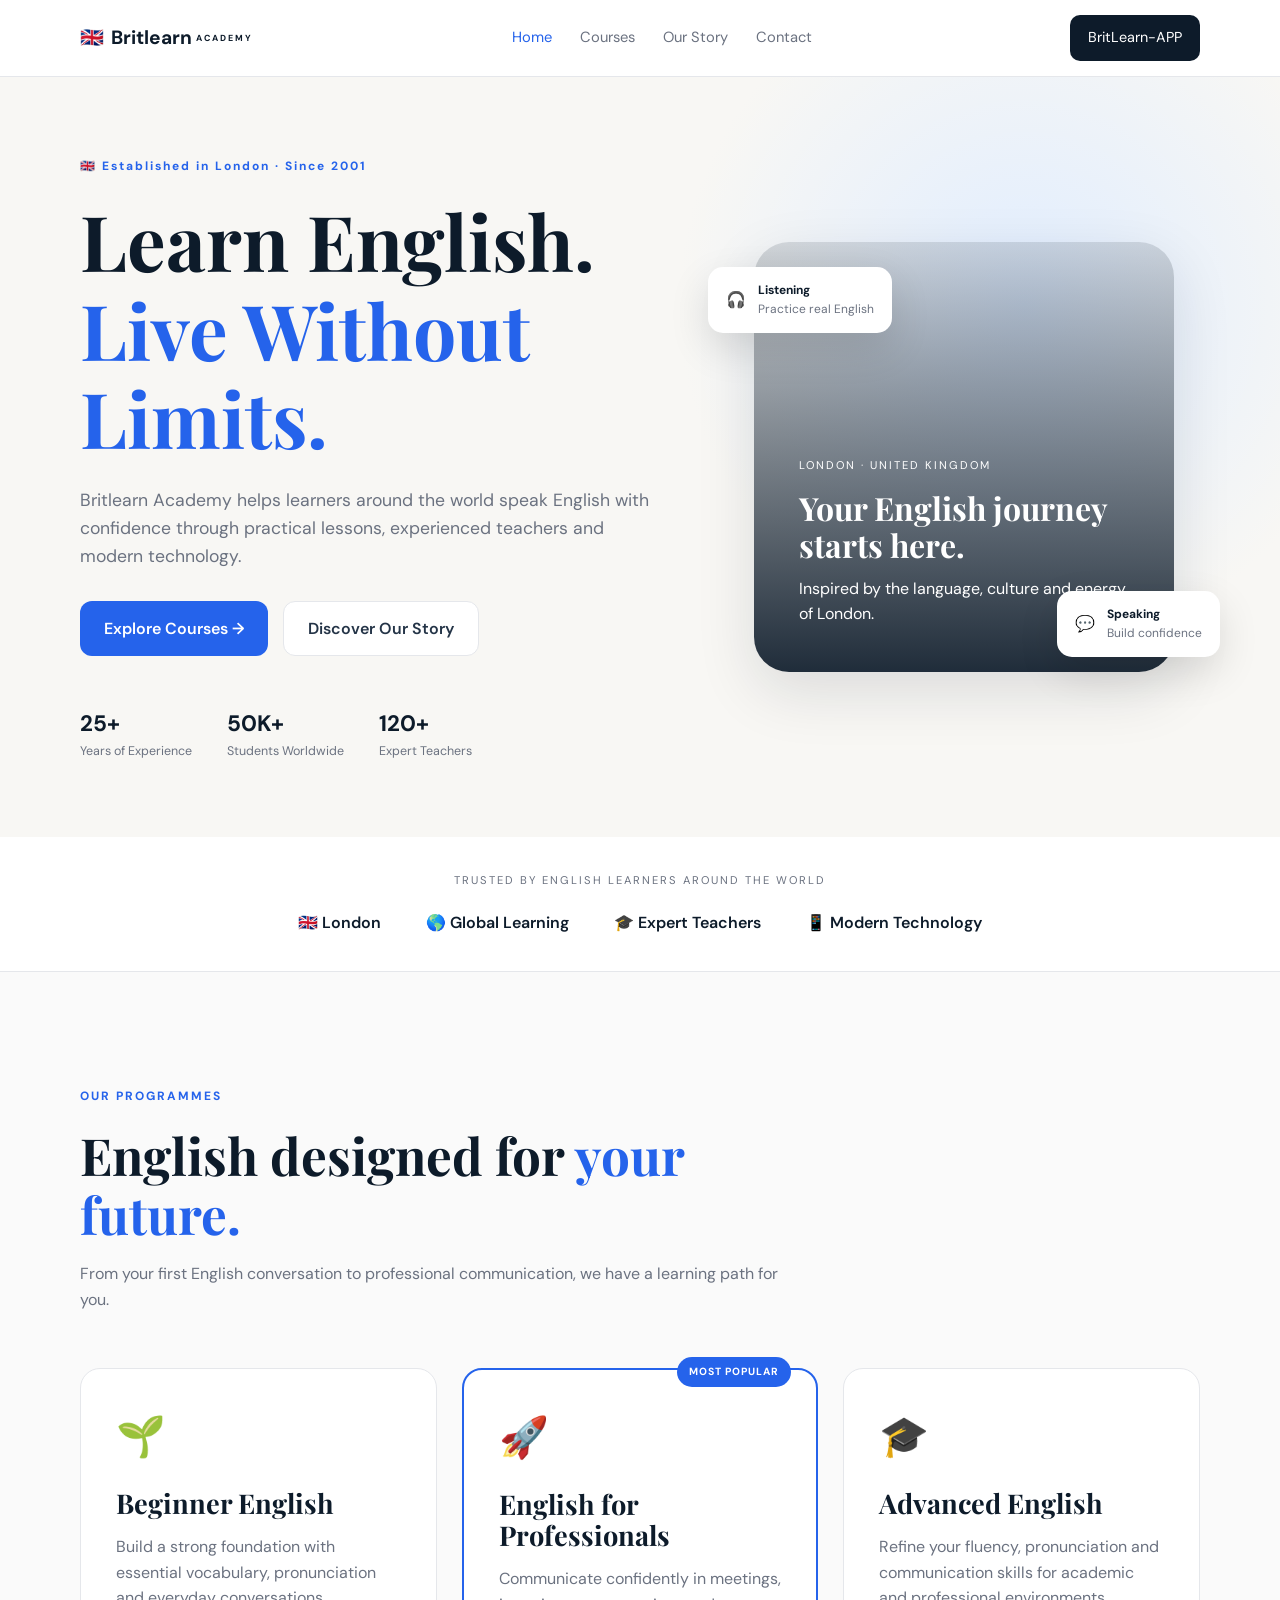
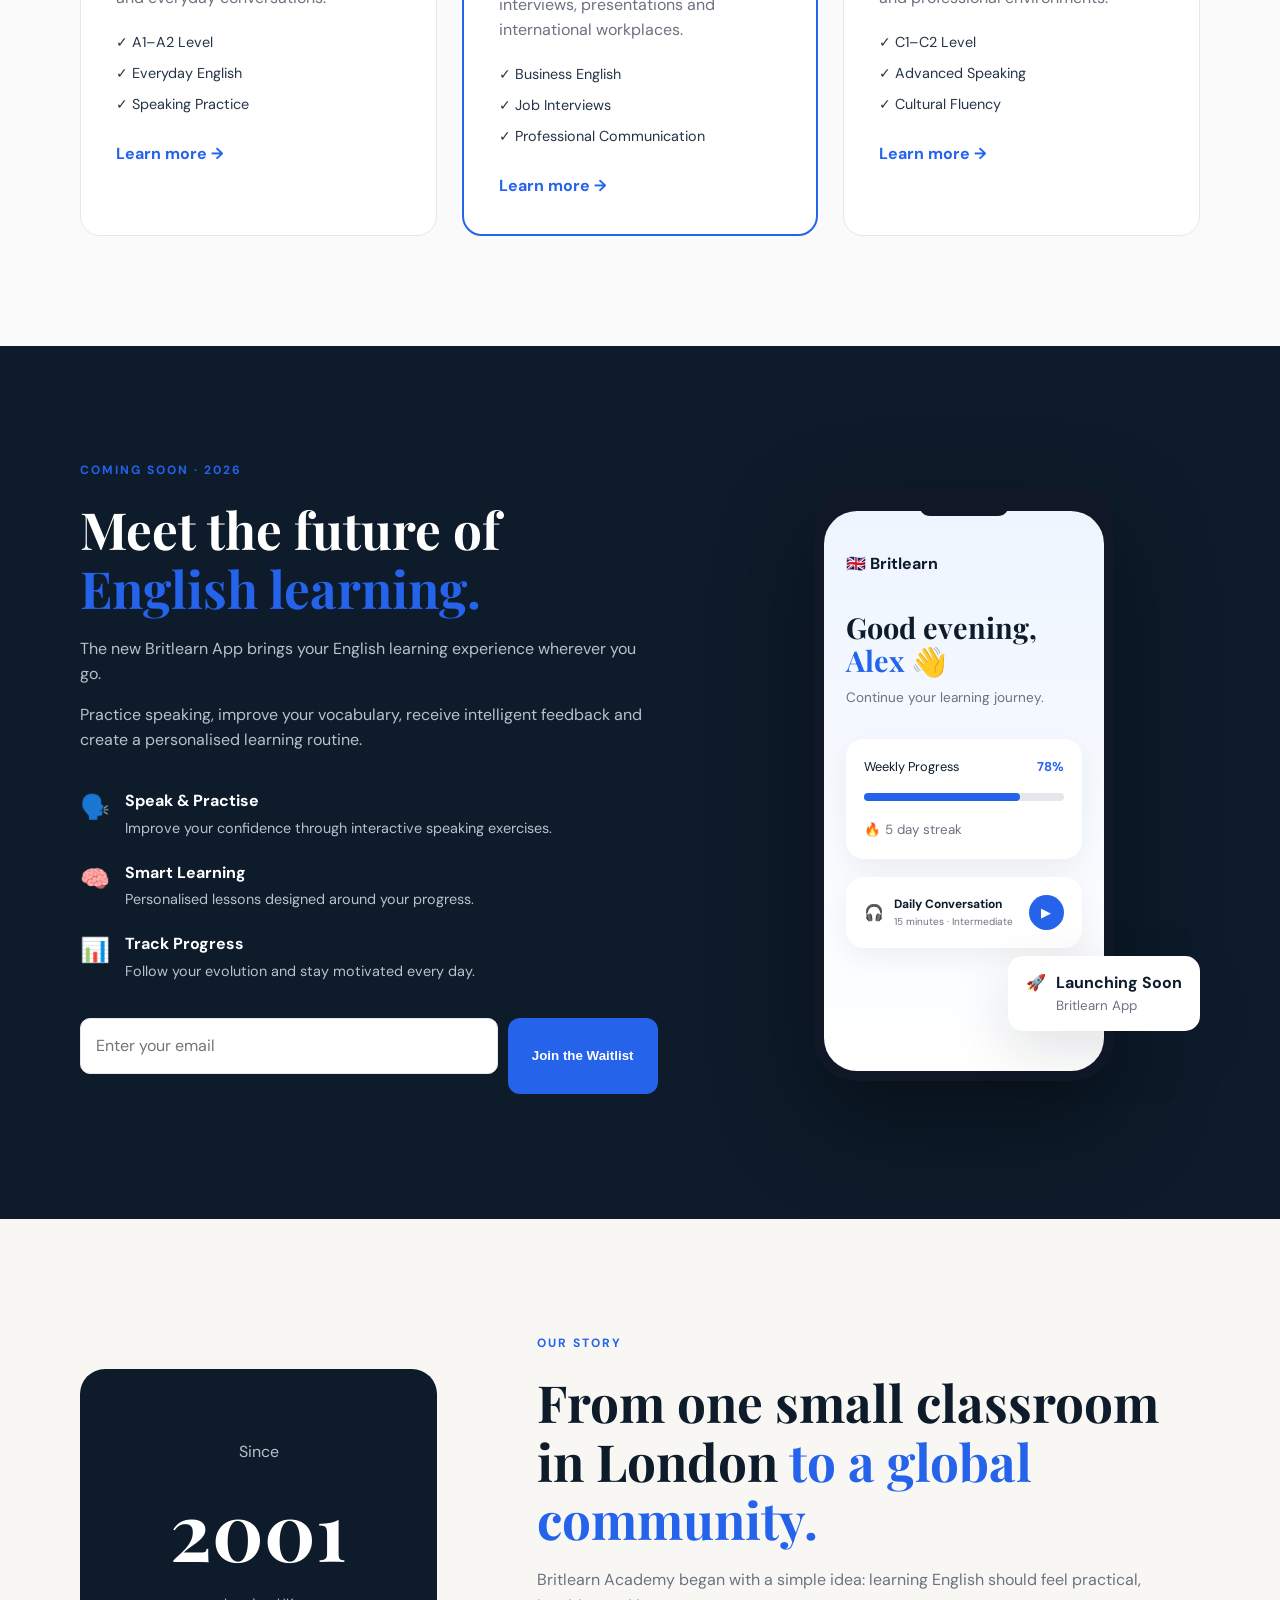
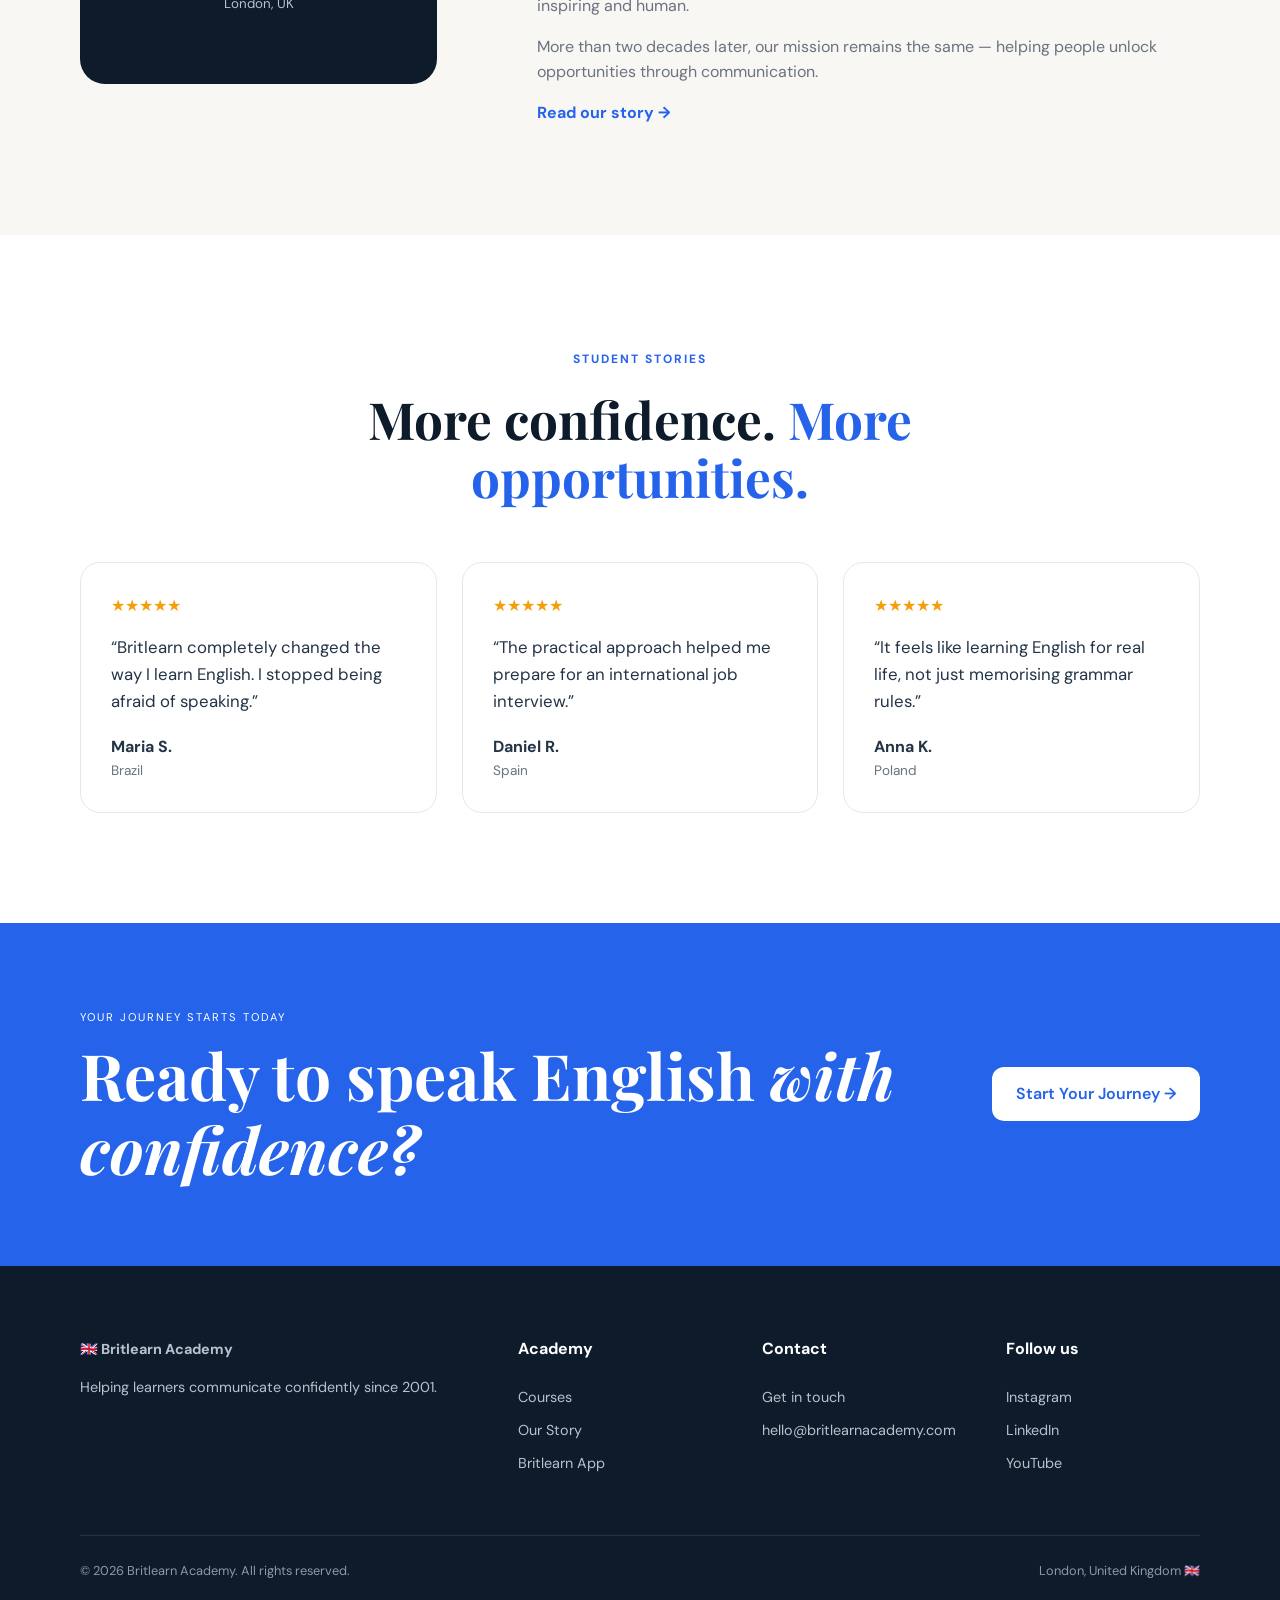
==== web-britlearnacademy/Web-Site/index.html @ 72fb956a "feat: Britlearn Academy - site + app com botão BritLearn-APP" ====
<!DOCTYPE html>
<html lang="en">
<head>
<meta charset="UTF-8">
<meta name="viewport" content="width=device-width, initial-scale=1.0">
<title>Britlearn Academy | Learn English. Build Your Future.</title>
<meta name="description" content="Britlearn Academy is a London-inspired English school helping students communicate confidently since 2001.">
<link rel="preconnect" href="https://fonts.googleapis.com">
<link rel="preconnect" href="https://fonts.gstatic.com" crossorigin>
<link href="https://fonts.googleapis.com/css2?family=DM+Sans:wght@400;500;600;700&family=Playfair+Display:wght@600;700&display=swap" rel="stylesheet">
<link rel="stylesheet" href="style.css">
</head>
<body>
<header class="navbar"><div class="container nav-container">
<a href="index.html" class="logo"><span>🇬🇧</span><span>Britlearn</span><small>ACADEMY</small></a>
<nav class="nav-links" id="navLinks"><a href="index.html" class="active">Home</a><a href="#courses">Courses</a><a href="story.html">Our Story</a><a href="contact.html">Contact</a></nav>
<a href="/app" class="nav-button" target="_blank">BritLearn-APP</a><button class="menu-toggle" id="menuToggle">☰</button>
 
</div></header>

<section class="hero"><div class="container hero-grid">
<div class="hero-content">
<div class="hero-badge">🇬🇧 Established in London · Since 2001</div>
<h1>Learn English.<span> Live Without Limits.</span></h1>
<p>Britlearn Academy helps learners around the world speak English with confidence through practical lessons, experienced teachers and modern technology.</p>
<div class="hero-buttons"><a href="#courses" class="btn btn-primary">Explore Courses →</a><a href="story.html" class="btn btn-outline">Discover Our Story</a></div>
<div class="hero-stats"><div><strong>25+</strong><span>Years of Experience</span></div><div><strong>50K+</strong><span>Students Worldwide</span></div><div><strong>120+</strong><span>Expert Teachers</span></div></div>
</div>
<div class="hero-visual"><div class="london-card"><span class="london-label">LONDON · UNITED KINGDOM</span><h3>Your English journey starts here.</h3><p>Inspired by the language, culture and energy of London.</p></div><div class="floating-card card-one">🎧 <span><strong>Listening</strong>Practice real English</span></div><div class="floating-card card-two">💬 <span><strong>Speaking</strong>Build confidence</span></div></div>
</div></section>

<section class="trust-section"><div class="container trust-content"><p>TRUSTED BY ENGLISH LEARNERS AROUND THE WORLD</p><div class="trust-items"><span>🇬🇧 London</span><span>🌎 Global Learning</span><span>🎓 Expert Teachers</span><span>📱 Modern Technology</span></div></div></section>

<section class="courses section" id="courses"><div class="container">
<div class="section-heading"><span class="eyebrow">OUR PROGRAMMES</span><h2>English designed for <span>your future.</span></h2><p>From your first English conversation to professional communication, we have a learning path for you.</p></div>
<div class="course-grid">
<article class="course-card"><div class="course-icon">🌱</div><h3>Beginner English</h3><p>Build a strong foundation with essential vocabulary, pronunciation and everyday conversations.</p><ul><li>✓ A1–A2 Level</li><li>✓ Everyday English</li><li>✓ Speaking Practice</li></ul><a href="contact.html">Learn more →</a></article>
<article class="course-card featured"><div class="popular-badge">MOST POPULAR</div><div class="course-icon">🚀</div><h3>English for Professionals</h3><p>Communicate confidently in meetings, interviews, presentations and international workplaces.</p><ul><li>✓ Business English</li><li>✓ Job Interviews</li><li>✓ Professional Communication</li></ul><a href="contact.html">Learn more →</a></article>
<article class="course-card"><div class="course-icon">🎓</div><h3>Advanced English</h3><p>Refine your fluency, pronunciation and communication skills for academic and professional environments.</p><ul><li>✓ C1–C2 Level</li><li>✓ Advanced Speaking</li><li>✓ Cultural Fluency</li></ul><a href="contact.html">Learn more →</a></article>
</div></div></section>

<section class="app-section section" id="app"><div class="container app-grid">
<div class="app-content"><span class="eyebrow">COMING SOON · 2026</span><h2>Meet the future of <span>English learning.</span></h2><p>The new Britlearn App brings your English learning experience wherever you go.</p><p>Practice speaking, improve your vocabulary, receive intelligent feedback and create a personalised learning routine.</p>
<div class="app-features"><div><span>🗣️</span><div><h4>Speak & Practise</h4><p>Improve your confidence through interactive speaking exercises.</p></div></div><div><span>🧠</span><div><h4>Smart Learning</h4><p>Personalised lessons designed around your progress.</p></div></div><div><span>📊</span><div><h4>Track Progress</h4><p>Follow your evolution and stay motivated every day.</p></div></div></div>
<form class="launch-form" id="launchForm"><input type="email" id="launchEmail" placeholder="Enter your email" required><button type="submit" class="btn btn-primary">Join the Waitlist</button></form><p class="form-message" id="launchMessage"></p>
</div>
<div class="phone-wrapper"><div class="phone"><div class="phone-top"></div><div class="phone-screen"><div class="app-logo">🇬🇧 <span>Britlearn</span></div><h3>Good evening,<br><span>Alex 👋</span></h3><p>Continue your learning journey.</p><div class="progress-card"><div class="progress-header"><span>Weekly Progress</span><strong>78%</strong></div><div class="progress-bar"><div></div></div><small>🔥 5 day streak</small></div><div class="lesson-card"><span class="lesson-icon">🎧</span><div><strong>Daily Conversation</strong><small>15 minutes · Intermediate</small></div><button>▶</button></div></div></div><div class="launch-badge"><span>🚀</span><div><strong>Launching Soon</strong><small>Britlearn App</small></div></div></div>
</div></section>

<section class="story-preview section"><div class="container story-grid"><div class="story-year"><span>Since</span><strong>2001</strong><small>London, UK</small></div><div class="story-content"><span class="eyebrow">OUR STORY</span><h2>From one small classroom in London <span>to a global community.</span></h2><p>Britlearn Academy began with a simple idea: learning English should feel practical, inspiring and human.</p><p>More than two decades later, our mission remains the same — helping people unlock opportunities through communication.</p><a href="story.html" class="text-link">Read our story →</a></div></div></section>

<section class="testimonials section"><div class="container"><div class="section-heading center"><span class="eyebrow">STUDENT STORIES</span><h2>More confidence. <span>More opportunities.</span></h2></div><div class="testimonial-grid"><article><div class="stars">★★★★★</div><p>“Britlearn completely changed the way I learn English. I stopped being afraid of speaking.”</p><strong>Maria S.</strong><span>Brazil</span></article><article><div class="stars">★★★★★</div><p>“The practical approach helped me prepare for an international job interview.”</p><strong>Daniel R.</strong><span>Spain</span></article><article><div class="stars">★★★★★</div><p>“It feels like learning English for real life, not just memorising grammar rules.”</p><strong>Anna K.</strong><span>Poland</span></article></div></div></section>

<section class="cta-section"><div class="container"><div><span>YOUR JOURNEY STARTS TODAY</span><h2>Ready to speak English <em>with confidence?</em></h2></div><a href="contact.html" class="btn btn-light">Start Your Journey →</a></div></section>
<footer><div class="container footer-grid"><div><a href="index.html" class="footer-logo">🇬🇧 Britlearn Academy</a><p>Helping learners communicate confidently since 2001.</p></div><div><h4>Academy</h4><a href="#courses">Courses</a><a href="story.html">Our Story</a><a href="#app">Britlearn App</a></div><div><h4>Contact</h4><a href="contact.html">Get in touch</a><a href="mailto:hello@britlearnacademy.com">hello@britlearnacademy.com</a></div><div><h4>Follow us</h4><div class="socials"><a href="#">Instagram</a><a href="#">LinkedIn</a><a href="#">YouTube</a></div></div></div><div class="container footer-bottom"><span>© <span id="year"></span> Britlearn Academy. All rights reserved.</span><span>London, United Kingdom 🇬🇧</span></div></footer>
<script src="script.js"></script>
</body></html>
---- web-britlearnacademy/Web-Site/style.css ----
:root{--navy:#0d1b2a;--navy-light:#14263a;--blue:#2563eb;--blue-light:#dbeafe;--cream:#f8f7f4;--white:#fff;--text:#243447;--muted:#6b7280;--border:#e5e7eb;--shadow:0 20px 60px rgba(13,27,42,.12);--radius:20px}*{margin:0;padding:0;box-sizing:border-box}html{scroll-behavior:smooth}body{font-family:"DM Sans",sans-serif;color:var(--text);background:var(--white);line-height:1.6}h1,h2,h3{font-family:"Playfair Display",serif;line-height:1.15}a{text-decoration:none;color:inherit}.container{width:min(1120px,90%);margin:auto}.section{padding:110px 0}.navbar{position:sticky;top:0;z-index:1000;background:rgba(255,255,255,.92);backdrop-filter:blur(14px);border-bottom:1px solid var(--border)}.nav-container{height:76px;display:flex;align-items:center;justify-content:space-between}.logo{display:flex;align-items:center;gap:7px;font-weight:700;font-size:1.2rem;color:var(--navy)}.logo small{display:block;font-size:.55rem;letter-spacing:2px;margin-left:-3px}.nav-links{display:flex;gap:28px}.nav-links a{font-size:.92rem;color:var(--muted);transition:.3s}.nav-links a:hover,.nav-links a.active{color:var(--blue)}.nav-button{background:var(--navy);color:#fff;padding:11px 18px;border-radius:10px;font-size:.9rem}.menu-toggle{display:none;border:0;background:transparent;font-size:1.7rem}.hero{min-height:760px;display:flex;align-items:center;background:radial-gradient(circle at 80% 30%,#e0edff,transparent 30%),var(--cream)}.hero-grid{display:grid;grid-template-columns:1.1fr .9fr;gap:70px;align-items:center}.hero-badge,.eyebrow{display:inline-block;color:var(--blue);font-size:.75rem;letter-spacing:2px;font-weight:700;margin-bottom:20px}.hero h1{font-size:clamp(3rem,6vw,5.4rem);color:var(--navy);margin-bottom:25px}.hero h1 span,h2 span{color:var(--blue)}.hero-content>p{max-width:600px;color:var(--muted);font-size:1.1rem;margin-bottom:30px}.hero-buttons{display:flex;flex-wrap:wrap;gap:15px;margin-bottom:50px}.btn{display:inline-flex;align-items:center;justify-content:center;padding:14px 24px;border-radius:12px;font-weight:600;transition:.3s;cursor:pointer;border:none}.btn-primary{background:var(--blue);color:#fff}.btn-primary:hover{transform:translateY(-3px);box-shadow:0 12px 30px rgba(37,99,235,.25)}.btn-outline{border:1px solid var(--border);background:#fff}.hero-stats{display:flex;gap:35px}.hero-stats div{display:flex;flex-direction:column}.hero-stats strong{font-size:1.4rem;color:var(--navy)}.hero-stats span{color:var(--muted);font-size:.78rem}.hero-visual{position:relative;min-height:500px;display:flex;align-items:center;justify-content:center}.london-card{width:100%;max-width:420px;min-height:430px;padding:45px;display:flex;flex-direction:column;justify-content:flex-end;border-radius:35px;color:#fff;background:linear-gradient(180deg,rgba(13,27,42,.15),rgba(13,27,42,.92)),url("https://images.unsplash.com/photo-1513635269975-59663e0ac1ad?auto=format&fit=crop&w=1000&q=80") center/cover;box-shadow:var(--shadow)}.london-label{font-size:.7rem;letter-spacing:2px;margin-bottom:15px}.london-card h3{font-size:2rem;margin-bottom:12px}.floating-card{position:absolute;display:flex;align-items:center;gap:12px;padding:14px 18px;background:#fff;border-radius:15px;box-shadow:0 15px 40px rgba(0,0,0,.12)}.floating-card span{display:flex;flex-direction:column;font-size:.75rem;color:var(--muted)}.floating-card strong{color:var(--navy)}.card-one{top:60px;left:-20px}.card-two{bottom:50px;right:-20px}.trust-section{padding:35px 0;border-bottom:1px solid var(--border)}.trust-content{text-align:center}.trust-content p{font-size:.7rem;letter-spacing:2px;color:var(--muted);margin-bottom:20px}.trust-items{display:flex;justify-content:center;flex-wrap:wrap;gap:45px;font-weight:600;color:var(--navy)}.section-heading{max-width:700px;margin-bottom:55px}.section-heading.center{margin-left:auto;margin-right:auto;text-align:center}.section-heading h2,.app-content h2,.story-content h2,.contact-info h2{font-size:clamp(2.3rem,4vw,4rem);color:var(--navy);margin-bottom:18px}.section-heading p{color:var(--muted)}.courses{background:#fafafa}.course-grid{display:grid;grid-template-columns:repeat(3,1fr);gap:25px}.course-card{position:relative;padding:35px;border:1px solid var(--border);border-radius:var(--radius);background:#fff;transition:.35s}.course-card:hover{transform:translateY(-8px);box-shadow:var(--shadow)}.course-card.featured{border:2px solid var(--blue)}.popular-badge{position:absolute;top:-13px;right:25px;background:var(--blue);color:#fff;font-size:.65rem;font-weight:700;padding:7px 12px;border-radius:20px;letter-spacing:1px}.course-icon{font-size:2.5rem;margin-bottom:20px}.course-card h3{font-size:1.7rem;color:var(--navy);margin-bottom:15px}.course-card p{color:var(--muted);margin-bottom:20px}.course-card ul{list-style:none;margin-bottom:25px}.course-card li{margin-bottom:8px;color:var(--text);font-size:.9rem}.course-card a,.text-link{color:var(--blue);font-weight:700}.app-section{background:var(--navy);color:#fff;overflow:hidden}.app-grid{display:grid;grid-template-columns:1.1fr .9fr;gap:70px;align-items:center}.app-content h2{color:#fff}.app-content>p{color:#b8c2cc;margin-bottom:15px}.app-features{margin:35px 0}.app-features>div{display:flex;gap:15px;margin-bottom:20px}.app-features>div>span{font-size:1.5rem}.app-features h4{margin-bottom:3px}.app-features p{color:#b8c2cc;font-size:.9rem}.launch-form{display:flex;gap:10px}.launch-form input{flex:1}.phone-wrapper{position:relative;display:flex;justify-content:center}.phone{width:300px;background:#101827;padding:10px;border-radius:42px;box-shadow:0 40px 100px rgba(0,0,0,.4)}.phone-top{width:90px;height:22px;margin:0 auto -5px;border-radius:20px;background:#101827;position:relative;z-index:2}.phone-screen{min-height:560px;padding:40px 22px;border-radius:33px;color:var(--navy);background:linear-gradient(180deg,#eef5ff,#fff)}.app-logo{font-weight:700;margin-bottom:35px}.phone-screen h3{font-size:1.8rem;margin-bottom:10px}.phone-screen h3 span{color:var(--blue)}.phone-screen>p{color:var(--muted);font-size:.85rem;margin-bottom:30px}.progress-card,.lesson-card{background:#fff;border-radius:18px;padding:18px;box-shadow:0 10px 30px rgba(0,0,0,.06);margin-bottom:18px}.progress-header{display:flex;justify-content:space-between;font-size:.8rem}.progress-header strong{color:var(--blue)}.progress-bar{height:8px;background:#e5e7eb;border-radius:10px;margin:15px 0}.progress-bar div{width:78%;height:100%;border-radius:10px;background:var(--blue)}.progress-card small{color:var(--muted)}.lesson-card{display:flex;align-items:center;gap:10px}.lesson-card div{flex:1;display:flex;flex-direction:column;font-size:.75rem}.lesson-card small{color:var(--muted)}.lesson-card button{border:0;width:35px;height:35px;border-radius:50%;background:var(--blue);color:#fff}.launch-badge{position:absolute;right:0;bottom:50px;display:flex;gap:10px;padding:14px 18px;border-radius:15px;background:#fff;color:var(--navy);box-shadow:var(--shadow)}.launch-badge div{display:flex;flex-direction:column}.launch-badge small{color:var(--muted)}.story-preview{background:var(--cream)}.story-grid{display:grid;grid-template-columns:.7fr 1.3fr;gap:100px;align-items:center}.story-year{padding:70px 30px;text-align:center;background:var(--navy);color:#fff;border-radius:25px}.story-year span,.story-year small{display:block;color:#b8c2cc}.story-year strong{display:block;font-family:"Playfair Display",serif;font-size:5rem}.story-content p{color:var(--muted);margin-bottom:15px}.testimonial-grid{display:grid;grid-template-columns:repeat(3,1fr);gap:25px}.testimonial-grid article{padding:30px;border:1px solid var(--border);border-radius:var(--radius)}.stars{color:#f59e0b;margin-bottom:15px}.testimonial-grid p{font-size:1.05rem;margin-bottom:20px}.testimonial-grid strong,.testimonial-grid span{display:block}.testimonial-grid span{color:var(--muted);font-size:.85rem}.cta-section{padding:80px 0;background:var(--blue);color:#fff}.cta-section .container{display:flex;justify-content:space-between;align-items:center;gap:30px}.cta-section span{font-size:.7rem;letter-spacing:2px}.cta-section h2{font-size:clamp(2.3rem,5vw,4rem);margin-top:10px}.btn-light{background:#fff;color:var(--blue);white-space:nowrap}.page-hero{padding:120px 0;text-align:center;background:var(--cream)}.page-hero h1{font-size:clamp(3rem,6vw,5.5rem);color:var(--navy);max-width:900px;margin:auto}.page-hero p{max-width:650px;margin:25px auto 0;color:var(--muted)}.story-page-grid{display:grid;grid-template-columns:230px 1fr;gap:90px}.timeline{border-left:2px solid var(--blue-light);padding-left:25px}.timeline div{margin-bottom:50px}.timeline strong,.timeline span{display:block}.timeline strong{color:var(--blue);font-size:1.3rem}.timeline span{color:var(--muted);font-size:.85rem}.story-long-content{max-width:760px}.story-long-content h2{color:var(--navy);font-size:2.2rem;margin:0 0 20px}.story-long-content p{color:var(--muted);margin-bottom:22px;font-size:1.05rem}.story-highlight{margin:45px 0;padding:40px;border-left:5px solid var(--blue);background:var(--cream)}.story-highlight span{font-size:4rem;color:var(--blue)}.story-highlight p{color:var(--navy);font-family:"Playfair Display",serif;font-size:1.5rem;margin:0}.contact-grid{display:grid;grid-template-columns:.8fr 1.2fr;gap:80px}.contact-info>p{color:var(--muted);margin-bottom:40px}.contact-item{display:flex;gap:15px;margin-bottom:25px}.contact-item>span{font-size:1.5rem}.contact-item p{color:var(--muted);font-size:.9rem}.contact-form{padding:40px;border:1px solid var(--border);border-radius:var(--radius);box-shadow:var(--shadow)}.contact-form label{display:block;margin-bottom:7px;font-size:.85rem;font-weight:600}.form-row{display:grid;grid-template-columns:1fr 1fr;gap:15px}input,select,textarea{width:100%;padding:14px 15px;border:1px solid var(--border);border-radius:10px;font:inherit;margin-bottom:20px;outline:none}input:focus,select:focus,textarea:focus{border-color:var(--blue);box-shadow:0 0 0 3px rgba(37,99,235,.1)}.full-width{width:100%}.form-message{margin-top:15px;font-size:.9rem;color:#22c55e}footer{background:var(--navy);color:#fff;padding-top:70px}.footer-grid{display:grid;grid-template-columns:2fr 1fr 1fr 1fr;gap:50px;padding-bottom:60px}.footer-logo{display:inline-block;font-weight:700;font-size:1.2rem;margin-bottom:15px}.footer-grid p,.footer-grid a{color:#b8c2cc;font-size:.9rem}.footer-grid h4{margin-bottom:15px}.footer-grid>div:not(:first-child){display:flex;flex-direction:column;gap:10px}.socials{display:flex;flex-direction:column;gap:10px}.footer-bottom{display:flex;justify-content:space-between;gap:20px;padding:25px 0;border-top:1px solid rgba(255,255,255,.1);color:#8d99a6;font-size:.8rem}@media(max-width:900px){.nav-links{display:none;position:absolute;top:76px;left:0;right:0;padding:25px;background:#fff;flex-direction:column;border-bottom:1px solid var(--border)}.nav-links.open{display:flex}.menu-toggle{display:block}.nav-button{display:none}.hero-grid,.app-grid,.story-grid,.contact-grid{grid-template-columns:1fr}.hero{padding:90px 0}.hero-visual{min-height:450px}.course-grid,.testimonial-grid{grid-template-columns:repeat(2,1fr)}.story-page-grid{grid-template-columns:1fr;gap:50px}.timeline{display:grid;grid-template-columns:repeat(4,1fr);border-left:none;border-top:2px solid var(--blue-light);padding:20px 0 0}.timeline div{margin-bottom:0}.footer-grid{grid-template-columns:repeat(2,1fr)}}@media(max-width:600px){.section{padding:75px 0}.hero h1{font-size:3.1rem}.hero-stats{gap:20px;flex-wrap:wrap}.course-grid,.testimonial-grid,.footer-grid{grid-template-columns:1fr}.launch-form{flex-direction:column}.cta-section .container{flex-direction:column;align-items:flex-start}.form-row{grid-template-columns:1fr}.contact-form{padding:25px}.footer-bottom{flex-direction:column}.card-one{left:0}.card-two{right:0}.timeline{grid-template-columns:repeat(2,1fr);gap:25px}}
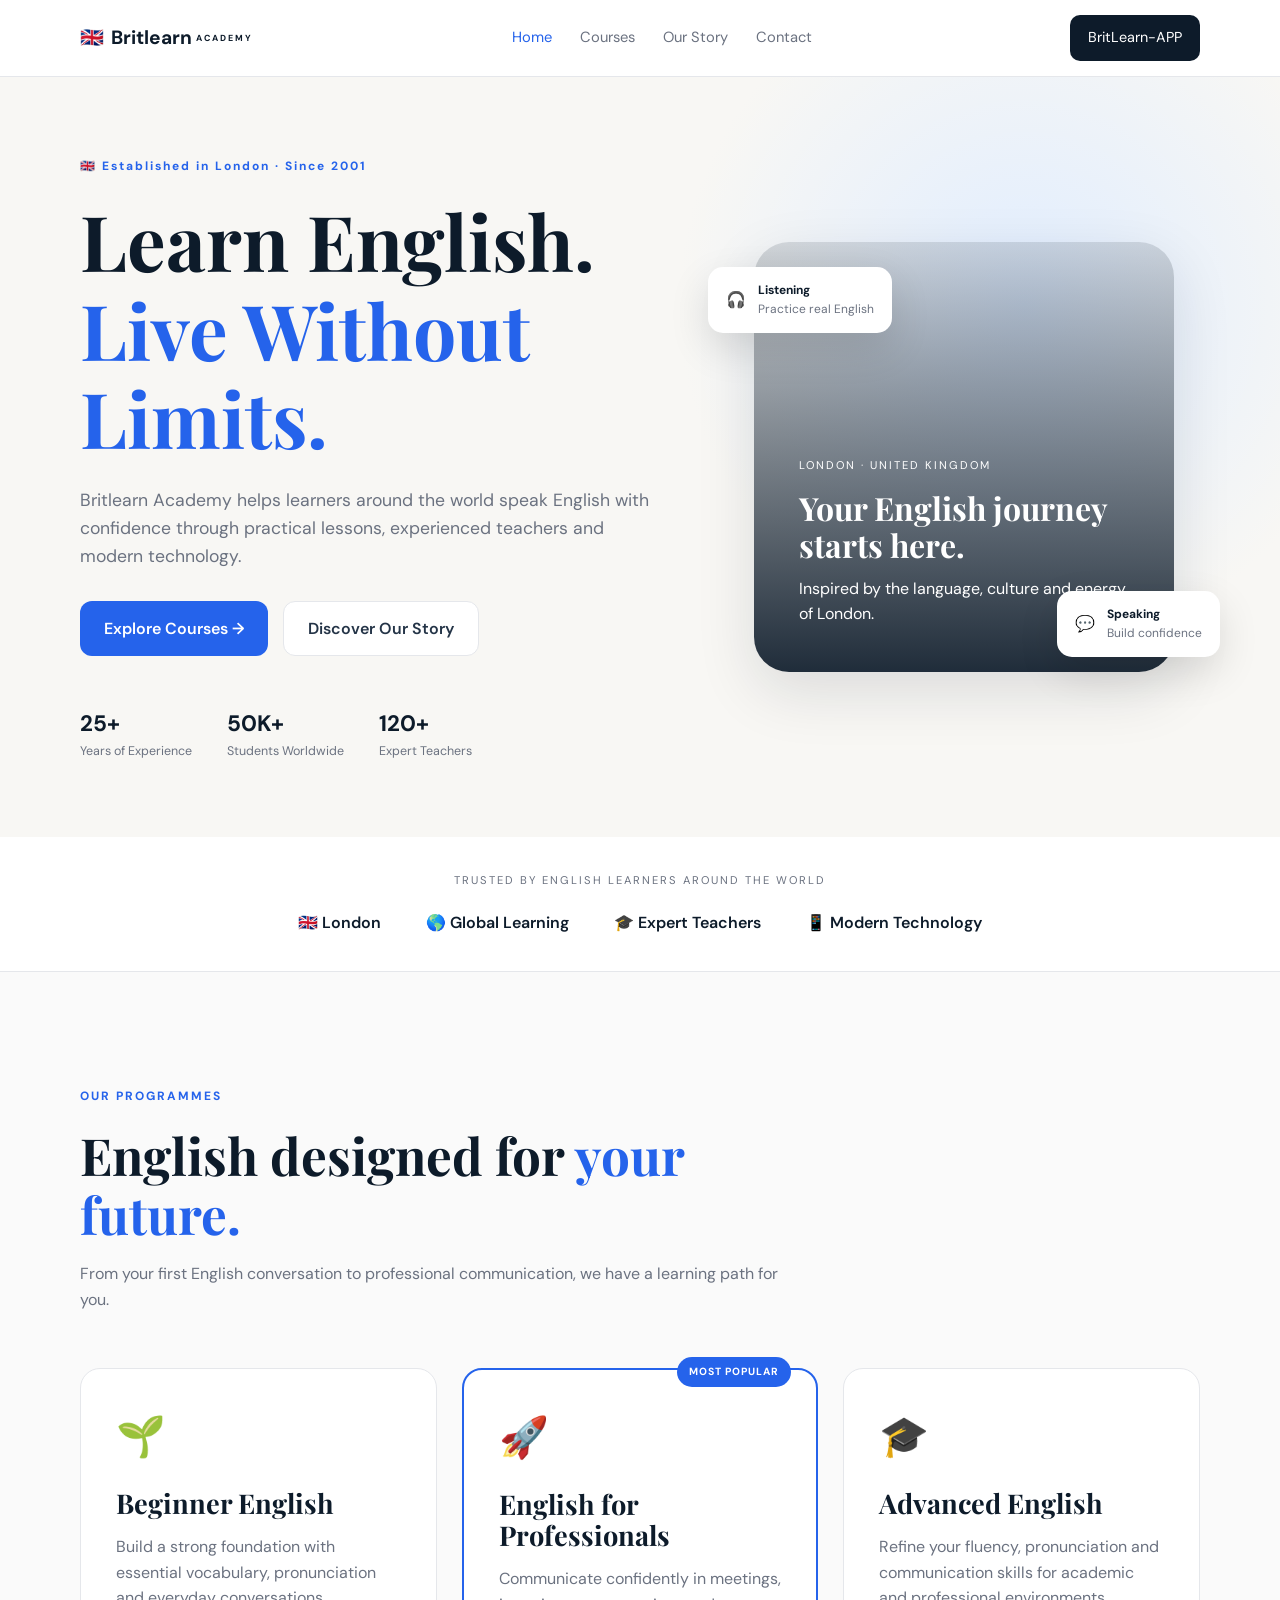
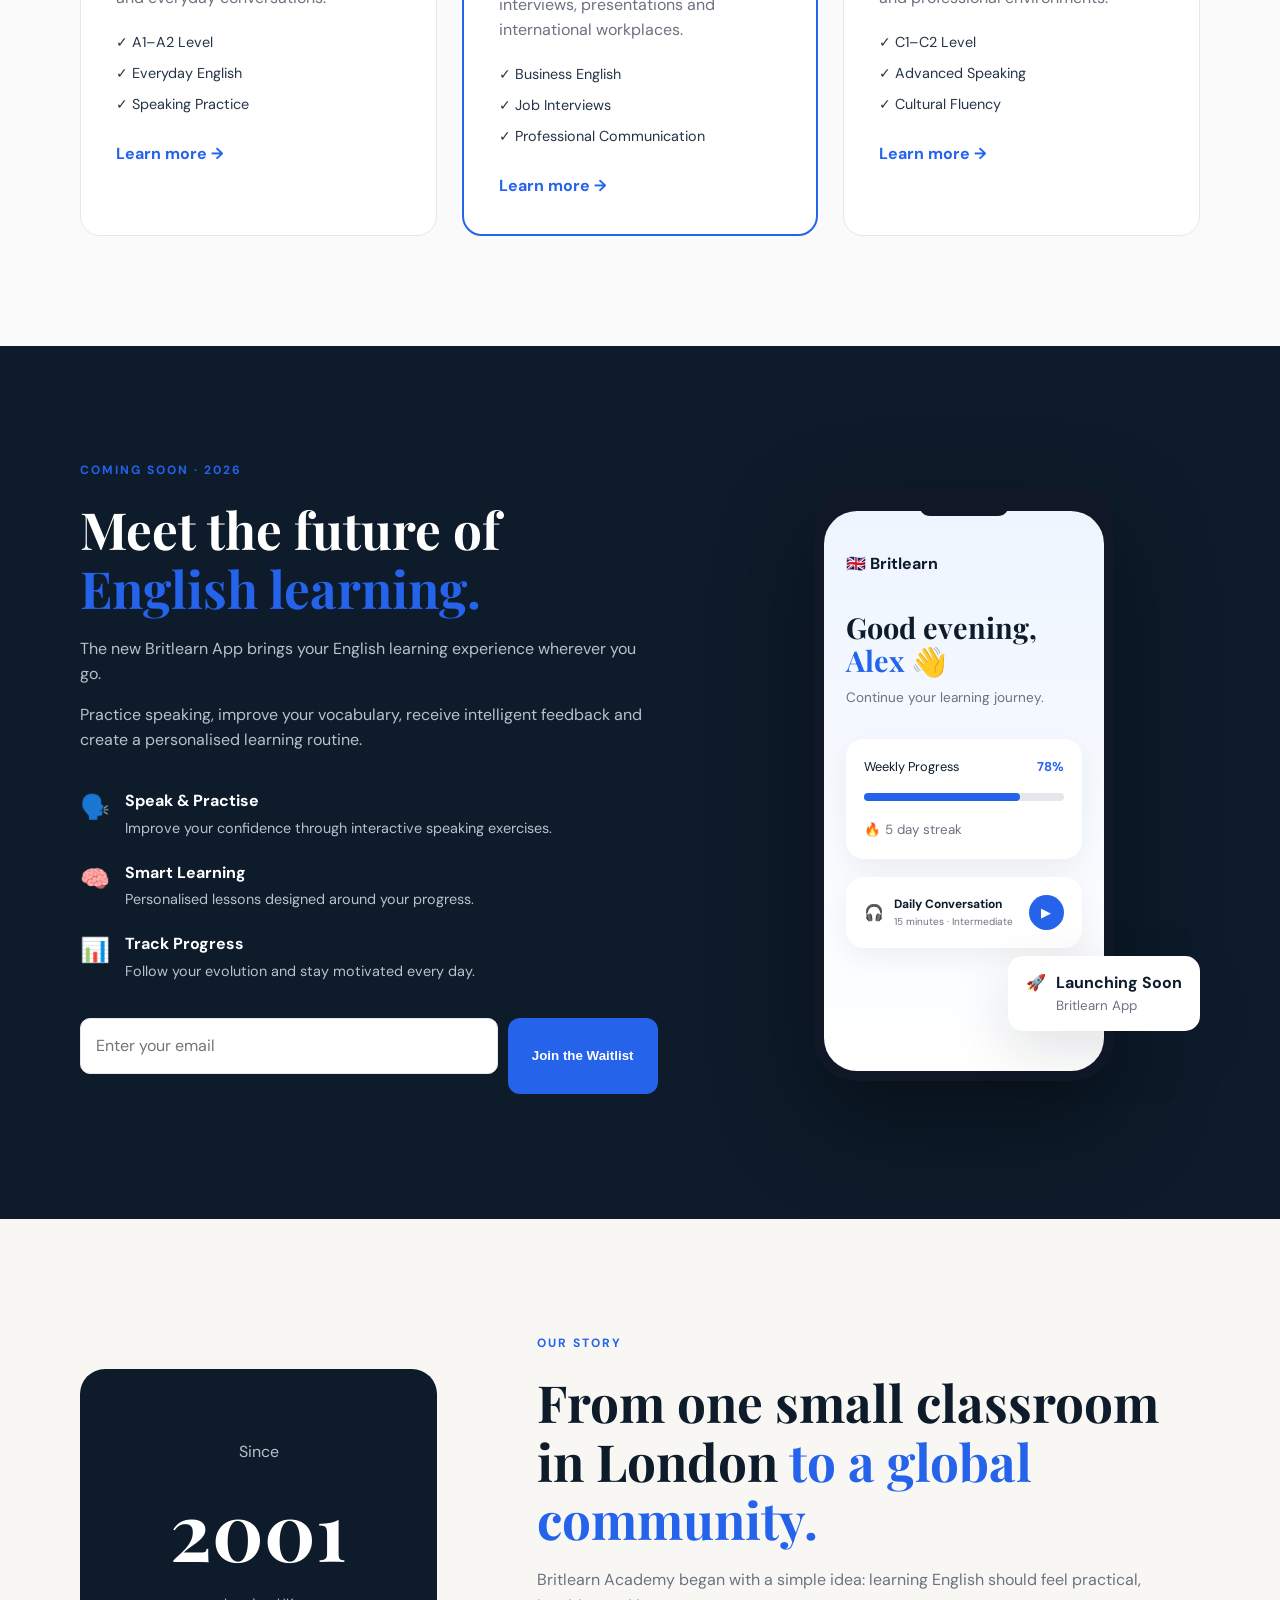
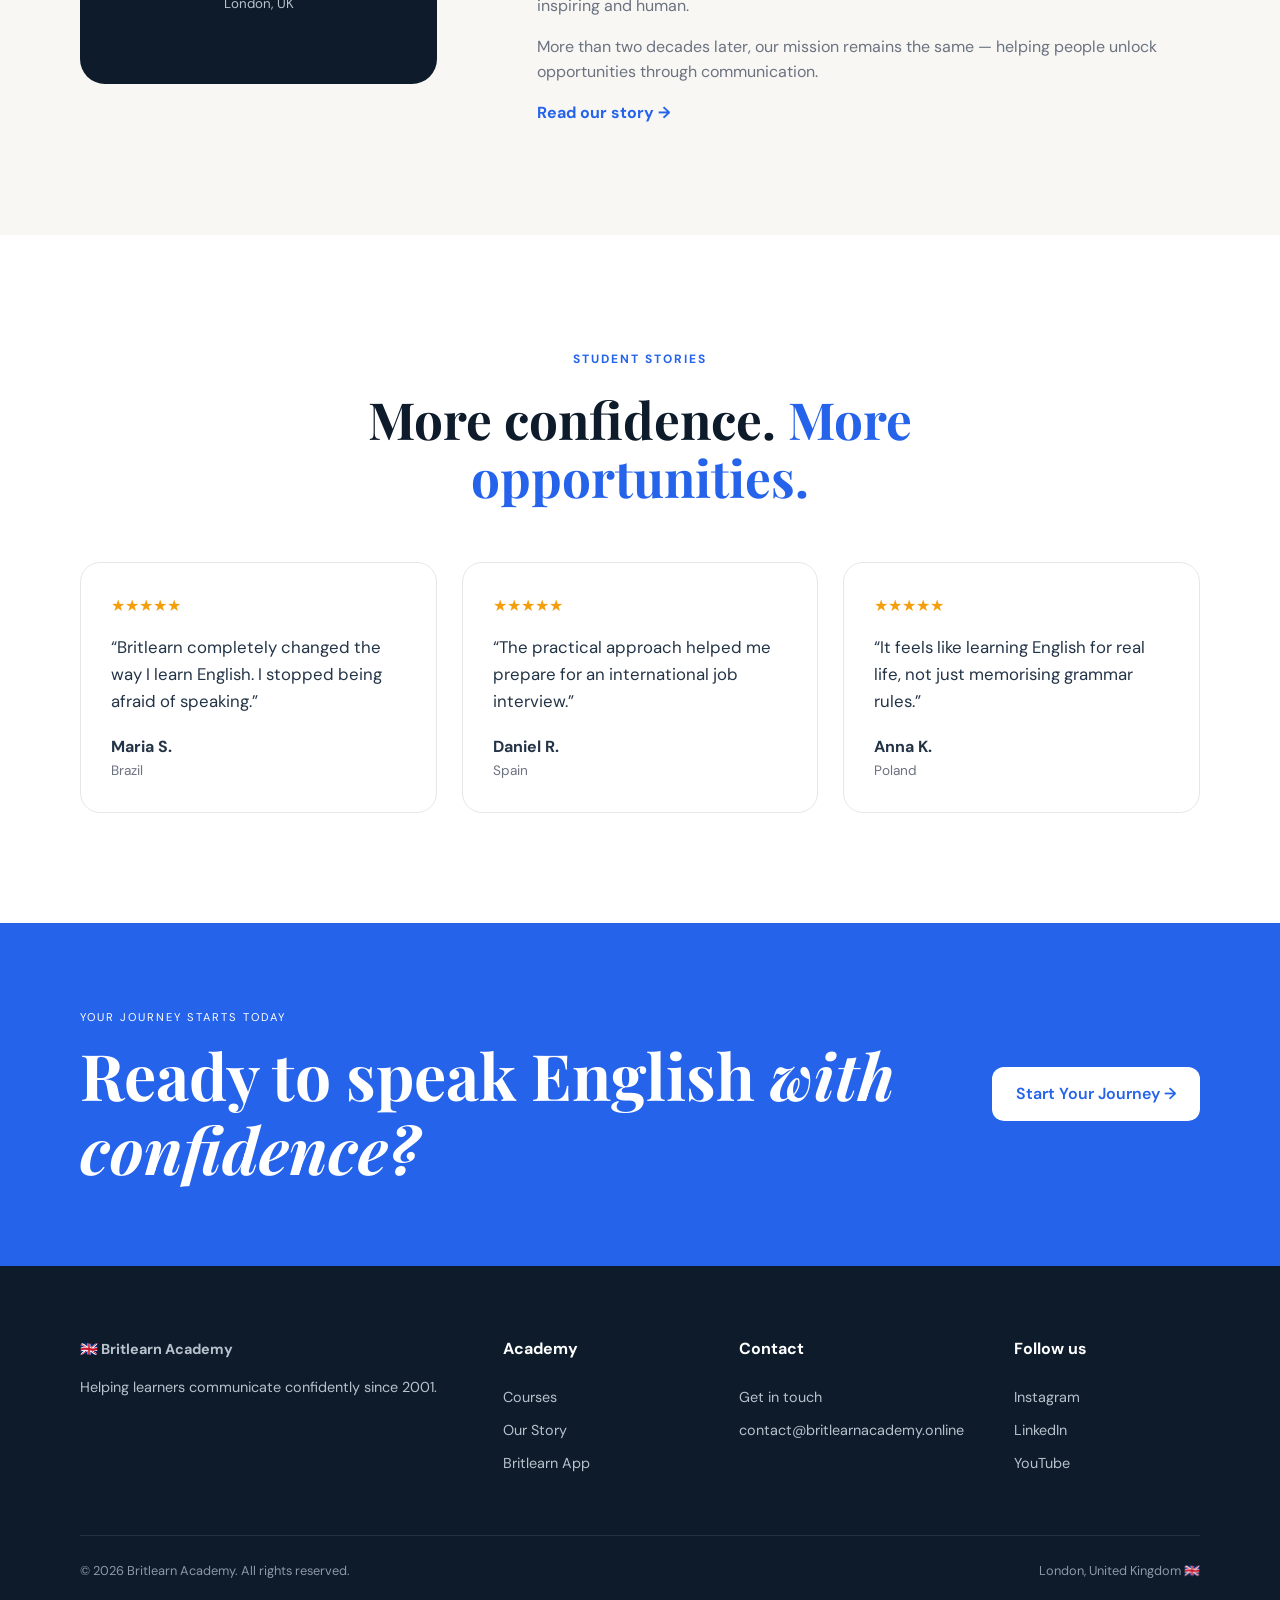
==== commit 858fdc05: "docs: README completo - stack, arquitetura, deploy, seguranca, contato" ====
--- a/web-britlearnacademy/Web-Site/index.html
+++ b/web-britlearnacademy/Web-Site/index.html
@@ -52,6 +52,6 @@
 <section class="testimonials section"><div class="container"><div class="section-heading center"><span class="eyebrow">STUDENT STORIES</span><h2>More confidence. <span>More opportunities.</span></h2></div><div class="testimonial-grid"><article><div class="stars">★★★★★</div><p>“Britlearn completely changed the way I learn English. I stopped being afraid of speaking.”</p><strong>Maria S.</strong><span>Brazil</span></article><article><div class="stars">★★★★★</div><p>“The practical approach helped me prepare for an international job interview.”</p><strong>Daniel R.</strong><span>Spain</span></article><article><div class="stars">★★★★★</div><p>“It feels like learning English for real life, not just memorising grammar rules.”</p><strong>Anna K.</strong><span>Poland</span></article></div></div></section>
 
 <section class="cta-section"><div class="container"><div><span>YOUR JOURNEY STARTS TODAY</span><h2>Ready to speak English <em>with confidence?</em></h2></div><a href="contact.html" class="btn btn-light">Start Your Journey →</a></div></section>
-<footer><div class="container footer-grid"><div><a href="index.html" class="footer-logo">🇬🇧 Britlearn Academy</a><p>Helping learners communicate confidently since 2001.</p></div><div><h4>Academy</h4><a href="#courses">Courses</a><a href="story.html">Our Story</a><a href="#app">Britlearn App</a></div><div><h4>Contact</h4><a href="contact.html">Get in touch</a><a href="mailto:hello@britlearnacademy.com">hello@britlearnacademy.com</a></div><div><h4>Follow us</h4><div class="socials"><a href="#">Instagram</a><a href="#">LinkedIn</a><a href="#">YouTube</a></div></div></div><div class="container footer-bottom"><span>© <span id="year"></span> Britlearn Academy. All rights reserved.</span><span>London, United Kingdom 🇬🇧</span></div></footer>
+<footer><div class="container footer-grid"><div><a href="index.html" class="footer-logo">🇬🇧 Britlearn Academy</a><p>Helping learners communicate confidently since 2001.</p></div><div><h4>Academy</h4><a href="#courses">Courses</a><a href="story.html">Our Story</a><a href="#app">Britlearn App</a></div><div><h4>Contact</h4><a href="contact.html">Get in touch</a><a href="mailto:contact@britlearnacademy.online">contact@britlearnacademy.online</a></div><div><h4>Follow us</h4><div class="socials"><a href="#">Instagram</a><a href="#">LinkedIn</a><a href="#">YouTube</a></div></div></div><div class="container footer-bottom"><span>© <span id="year"></span> Britlearn Academy. All rights reserved.</span><span>London, United Kingdom 🇬🇧</span></div></footer>
 <script src="script.js"></script>
 </body></html>
